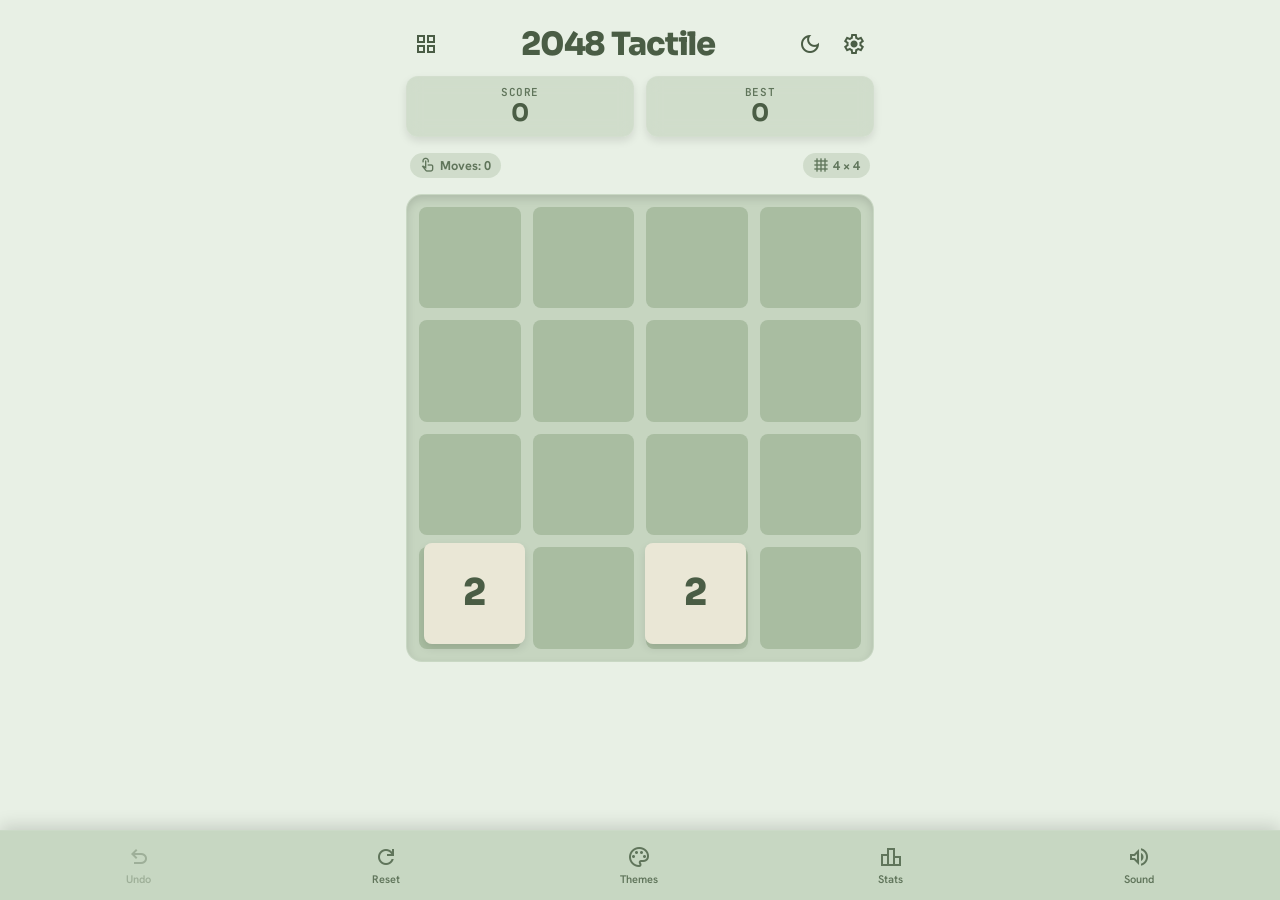
==== index.html @ 3f9ab319 "Add files via upload" ====
<!DOCTYPE html>
<html lang="en">
<head>
  <meta charset="UTF-8">
  <meta name="viewport" content="width=device-width, initial-scale=1.0, maximum-scale=1.0, user-scalable=no, viewport-fit=cover">
  <meta name="theme-color" content="#141218">
  <meta name="description" content="2048 Tactile - Modern responsive number puzzle game with multiple grid sizes, themes, sounds, and offline PWA support.">
  <meta name="apple-mobile-web-app-capable" content="yes">
  <meta name="apple-mobile-web-app-status-bar-style" content="black-translucent">
  <title>2048 Tactile</title>
  <link rel="icon" type="image/svg+xml" href="./icon.svg">
  <link rel="manifest" href="./manifest.json">
  <link rel="stylesheet" href="./style.css">
</head>
<body data-theme="forest">

  <!-- TopAppBar -->
  <header class="top-app-bar">
    <button id="btnGridMenu" class="icon-btn" title="Board Size & Modes" aria-label="Board Size & Modes">
      <span class="material-symbols-outlined">grid_view</span>
    </button>

    <h1 class="app-title">2048 Tactile</h1>

    <div class="top-actions">
      <button id="btnThemeToggle" class="icon-btn" title="Toggle Light / Dark Mode" aria-label="Toggle Light / Dark Mode">
        <span class="material-symbols-outlined" id="themeModeIcon">dark_mode</span>
      </button>
      <button id="btnSettings" class="icon-btn" title="Settings & Rules" aria-label="Settings & Rules">
        <span class="material-symbols-outlined">settings</span>
      </button>
    </div>
  </header>

  <!-- Main Content -->
  <main class="main-content">
    <!-- Score Board -->
    <div class="score-board">
      <div class="score-card">
        <span class="score-label">SCORE</span>
        <span class="score-val" id="scoreDisplay">0</span>
      </div>
      <div class="score-card">
        <span class="score-label">BEST</span>
        <span class="score-val" id="bestScoreDisplay">0</span>
      </div>
    </div>

    <!-- Sub-Status Bar -->
    <div class="sub-status-bar">
      <div class="badge-chip">
        <span class="material-symbols-outlined" style="font-size: 16px;">touch_app</span>
        <span>Moves: <strong id="movesDisplay">0</strong></span>
      </div>
      <div class="badge-chip" id="gridBadge">
        <span class="material-symbols-outlined" style="font-size: 16px;">grid_4x4</span>
        <span id="gridSizeLabel">4 × 4</span>
      </div>
      <div class="badge-chip" id="timerBadge" style="display: none;">
        <span class="material-symbols-outlined" style="font-size: 16px;">timer</span>
        <span id="timerDisplay">60s</span>
      </div>
    </div>

    <!-- Game Board Container -->
    <div id="boardWrapper" class="board-container grid-size-4">
      <!-- Background Grid Slots -->
      <div id="gridContainer" class="grid-matrix"></div>
      <!-- Animated Tiles Layer -->
      <div id="tileContainer" class="tile-layer"></div>

      <!-- In-Game Overlay (Game Over / You Win) -->
      <div id="gameOverlay" class="game-overlay">
        <h2 id="overlayTitle" class="overlay-title">Game Over!</h2>
        <p id="overlayMsg" class="overlay-msg">No more moves available!</p>
        <div class="overlay-actions">
          <button id="btnKeepGoing" class="tactile-btn" style="display: none;">Keep Going</button>
          <button id="btnRetry" class="tactile-btn btn-secondary">Play Again</button>
        </div>
      </div>
    </div>
  </main>

  <!-- Bottom Navigation Bar -->
  <nav class="bottom-nav-bar">
    <button id="btnUndo" class="nav-tab-btn" title="Undo Move (Ctrl+Z)" disabled>
      <span class="material-symbols-outlined">undo</span>
      <span>Undo</span>
    </button>
    <button id="btnNewGame" class="nav-tab-btn" title="Restart / New Game">
      <span class="material-symbols-outlined">refresh</span>
      <span>Reset</span>
    </button>
    <button id="btnThemes" class="nav-tab-btn" title="Switch Theme">
      <span class="material-symbols-outlined">palette</span>
      <span>Themes</span>
    </button>
    <button id="btnStats" class="nav-tab-btn" title="Statistics">
      <span class="material-symbols-outlined">leaderboard</span>
      <span>Stats</span>
    </button>
    <button id="btnSound" class="nav-tab-btn" title="Sound Effects">
      <span class="material-symbols-outlined" id="soundIcon">volume_up</span>
      <span>Sound</span>
    </button>
  </nav>

  <!-- Modal: Board Size & Game Mode -->
  <div id="gridModal" class="modal-layer">
    <div class="modal-card">
      <div class="modal-header">
        <h3 class="modal-title">
          <span class="material-symbols-outlined">grid_view</span> Grid & Game Mode
        </h3>
        <button class="icon-btn modal-close-btn" aria-label="Close">
          <span class="material-symbols-outlined">close</span>
        </button>
      </div>

      <div>
        <p style="font-size: 0.85rem; font-weight: 700; color: var(--text-dim); margin-bottom: 8px;">GRID SIZE</p>
        <div class="chip-grid" id="gridSizeOptions">
          <button class="chip-btn" data-size="3">3 × 3 (Quick)</button>
          <button class="chip-btn selected" data-size="4">4 × 4 (Classic)</button>
          <button class="chip-btn" data-size="5">5 × 5 (Big)</button>
          <button class="chip-btn" data-size="6">6 × 6 (Giant)</button>
          <button class="chip-btn" data-size="8">8 × 8 (Extreme)</button>
        </div>
      </div>

      <div style="margin-top: 6px;">
        <p style="font-size: 0.85rem; font-weight: 700; color: var(--text-dim); margin-bottom: 8px;">GAME MODE</p>
        <div class="chip-grid" id="gameModeOptions">
          <button class="chip-btn selected" data-mode="classic">Classic</button>
          <button class="chip-btn" data-mode="timerush">Time Rush (60s)</button>
          <button class="chip-btn" data-mode="practice">Practice (Undo)</button>
        </div>
      </div>

      <button class="tactile-btn modal-close-btn" style="width: 100%; justify-content: center; margin-top: 8px;">
        Apply & Play
      </button>
    </div>
  </div>

  <!-- Modal: Themes Drawer -->
  <div id="themesModal" class="modal-layer">
    <div class="modal-card">
      <div class="modal-header">
        <h3 class="modal-title">
          <span class="material-symbols-outlined">palette</span> Visual Themes
        </h3>
        <button class="icon-btn modal-close-btn" aria-label="Close">
          <span class="material-symbols-outlined">close</span>
        </button>
      </div>

      <div class="theme-grid" id="themeOptions">
        <button class="theme-card-btn selected" data-theme="forest">
          <span class="theme-swatch" style="background: linear-gradient(135deg, #E8F0E5, #4A5D45);"></span>
          <span>Forest Fresh</span>
        </button>
        <button class="theme-card-btn" data-theme="pastel">
          <span class="theme-swatch" style="background: linear-gradient(135deg, #e6dfff, #6750a4);"></span>
          <span>Pastel Dream</span>
        </button>
        <button class="theme-card-btn" data-theme="dark">
          <span class="theme-swatch" style="background: linear-gradient(135deg, #141218, #cfbcff);"></span>
          <span>Dark Logic</span>
        </button>
        <button class="theme-card-btn" data-theme="classic">
          <span class="theme-swatch" style="background: linear-gradient(135deg, #faf8ef, #8f7a66);"></span>
          <span>Classic Warm</span>
        </button>
        <button class="theme-card-btn" data-theme="cyberpunk">
          <span class="theme-swatch" style="background: linear-gradient(135deg, #0b091a, #00f0ff);"></span>
          <span>Cyberpunk</span>
        </button>
      </div>

      <button class="tactile-btn modal-close-btn" style="width: 100%; justify-content: center; margin-top: 8px;">
        Done
      </button>
    </div>
  </div>

  <!-- Modal: Statistics -->
  <div id="statsModal" class="modal-layer">
    <div class="modal-card">
      <div class="modal-header">
        <h3 class="modal-title">
          <span class="material-symbols-outlined">leaderboard</span> Statistics
        </h3>
        <button class="icon-btn modal-close-btn" aria-label="Close">
          <span class="material-symbols-outlined">close</span>
        </button>
      </div>

      <div class="stats-tiles">
        <div class="stat-box">
          <div class="stat-number" id="statGamesPlayed">0</div>
          <div class="stat-desc">Games Played</div>
        </div>
        <div class="stat-box">
          <div class="stat-number" id="statWinRate">0%</div>
          <div class="stat-desc">Win Rate</div>
        </div>
        <div class="stat-box">
          <div class="stat-number" id="statBestTile">0</div>
          <div class="stat-desc">Highest Tile</div>
        </div>
        <div class="stat-box">
          <div class="stat-number" id="statBestScore">0</div>
          <div class="stat-desc">Best Score</div>
        </div>
      </div>

      <button class="tactile-btn modal-close-btn" style="width: 100%; justify-content: center; margin-top: 8px;">
        Close
      </button>
    </div>
  </div>

  <!-- Modal: Settings & How to Play -->
  <div id="settingsModal" class="modal-layer">
    <div class="modal-card">
      <div class="modal-header">
        <h3 class="modal-title">
          <span class="material-symbols-outlined">settings</span> How to Play & Info
        </h3>
        <button class="icon-btn modal-close-btn" aria-label="Close">
          <span class="material-symbols-outlined">close</span>
        </button>
      </div>

      <div style="font-size: 0.9rem; line-height: 1.6; color: var(--text-main); display: flex; flex-direction: column; gap: 10px;">
        <p>• <strong>Swipe</strong> on mobile or use <strong>Arrow Keys / WASD</strong> on desktop to slide matching tiles.</p>
        <p>• When two tiles with the same number touch, they <strong>merge into one</strong> with double value (e.g. 2 + 2 = 4, 4 + 4 = 8)!</p>
        <p>• Reach the <strong>2048 tile</strong>, then continue endlessly to achieve record high scores.</p>
        <p>• <strong>Offline & PWA:</strong> Fully playable without internet connection. Add to home screen for an authentic mobile app experience.</p>
      </div>

      <button class="tactile-btn modal-close-btn" style="width: 100%; justify-content: center; margin-top: 8px;">
        Got it!
      </button>
    </div>
  </div>

  <!-- Modal: Restart Confirmation -->
  <div id="confirmModal" class="modal-layer">
    <div class="modal-card">
      <div class="modal-header">
        <h3 class="modal-title">
          <span class="material-symbols-outlined">refresh</span> Restart Game?
        </h3>
        <button class="icon-btn modal-close-btn" aria-label="Close">
          <span class="material-symbols-outlined">close</span>
        </button>
      </div>
      <p style="color: var(--text-dim); line-height: 1.5; font-size: 0.92rem;">
        Are you sure you want to start a new game? Your current board progress will be reset.
      </p>
      <div style="display: flex; gap: 10px; justify-content: flex-end; margin-top: 10px;">
        <button class="tactile-btn btn-secondary modal-close-btn">Cancel</button>
        <button id="btnConfirmRestart" class="tactile-btn">Restart</button>
      </div>
    </div>
  </div>

  <!-- Confetti Canvas for Victory -->
  <canvas id="confettiCanvas"></canvas>

  <!-- Scripts -->
  <script src="./audio.js"></script>
  <script src="./game.js"></script>
</body>
</html>
---- style.css ----
/* 2048 Tactile - Modern-Tactile Hybrid Design System */
@import url('https://fonts.googleapis.com/css2?family=Hanken+Grotesk:wght@400;600;700&family=JetBrains+Mono:wght@600;700&family=Sora:wght@700;800&family=Material+Symbols+Outlined:opsz,wght,FILL,GRAD@20..48,100..700,0..1,-50..200&display=swap');

:root {
  /* Default Design System Tokens (Grid Logic Dark / OLED) */
  --bg-color: #141218;
  --on-bg-color: #e6e0e9;
  --surface: #1d1b20;
  --surface-container: #211f24;
  --surface-container-high: #2b292f;
  --surface-container-highest: #36343a;
  --board-bg: #1d1b20;
  --cell-empty: #2b292f;
  --text-main: #e6e0e9;
  --text-dim: #cbc4d2;
  --primary: #cfbcff;
  --on-primary: #381e72;
  --primary-container: #6750a4;
  --on-primary-container: #e0d2ff;
  --secondary: #cdc0e9;
  --secondary-container: #4d4465;
  --on-secondary-container: #bfb2da;
  --tertiary: #e7c365;
  --on-tertiary: #3e2e00;
  --outline: #948e9c;
  --outline-variant: #494551;
  --shadow-tactile: 0px 4px 10px rgba(0, 0, 0, 0.35);
  --shadow-tactile-inset: inset 0px 4px 12px rgba(0, 0, 0, 0.4);
  --btn-shadow: 0px 2px 0px rgba(0, 0, 0, 0.4);
  --bottom-bar-bg: rgba(33, 31, 36, 0.95);

  /* Fonts */
  --font-tile: 'Sora', sans-serif;
  --font-title: 'Sora', sans-serif;
  --font-score-label: 'JetBrains Mono', monospace;
  --font-score-val: 'Sora', sans-serif;
  --font-ui: 'Hanken Grotesk', sans-serif;

  /* Tile Colors Default (Dark / Logic) */
  --t2-bg: #2b292f; --t2-color: #e6e0e9;
  --t4-bg: #36343a; --t4-color: #e6e0e9;
  --t8-bg: #4d4465; --t8-color: #e0d2ff;
  --t16-bg: #6750a4; --t16-color: #ffffff;
  --t32-bg: #7c3aed; --t32-color: #ffffff;
  --t64-bg: #9333ea; --t64-color: #ffffff;
  --t128-bg: #c9a74d; --t128-color: #241a00;
  --t256-bg: #e7c365; --t256-color: #241a00;
  --t512-bg: #ffdf93; --t512-color: #241a00;
  --t1024-bg: #e9ddff; --t1024-color: #22005d;
  --t2048-bg: #cfbcff; --t2048-color: #22005d;
  --tsuper-bg: #f43f5e; --tsuper-color: #ffffff;
}

/* Theme: Forest Fresh (From Render Mocks) */
[data-theme="forest"] {
  --bg-color: #E8F0E5;
  --on-bg-color: #4A5D45;
  --surface: #C6D5C0;
  --surface-container: rgba(198, 213, 192, 0.7);
  --surface-container-high: #b8cbb1;
  --surface-container-highest: #a9bda1;
  --board-bg: #C6D5C0;
  --cell-empty: #A9BDA1;
  --text-main: #4A5D45;
  --text-dim: #60755b;
  --primary: #4A5D45;
  --on-primary: #ffffff;
  --primary-container: rgba(74, 93, 69, 0.2);
  --on-primary-container: #4A5D45;
  --secondary: #60755b;
  --secondary-container: #d2dfcd;
  --on-secondary-container: #334330;
  --tertiary: #E6B022;
  --on-tertiary: #ffffff;
  --shadow-tactile: 0px 4px 8px rgba(0, 0, 0, 0.1);
  --shadow-tactile-inset: inset 0px 4px 8px rgba(0, 0, 0, 0.12);
  --btn-shadow: 0px 2px 0px rgba(74, 93, 69, 0.25);
  --bottom-bar-bg: rgba(198, 213, 192, 0.95);

  --t2-bg: #EAE7D6; --t2-color: #4A5D45;
  --t4-bg: #E1DFCA; --t4-color: #4A5D45;
  --t8-bg: #E4B68D; --t8-color: #ffffff;
  --t16-bg: #E4966B; --t16-color: #ffffff;
  --t32-bg: #D67A62; --t32-color: #ffffff;
  --t64-bg: #C65C47; --t64-color: #ffffff;
  --t128-bg: #ECD581; --t128-color: #4A5D45;
  --t256-bg: #EDCC61; --t256-color: #ffffff;
  --t512-bg: #EAC250; --t512-color: #ffffff;
  --t1024-bg: #E9B838; --t1024-color: #ffffff;
  --t2048-bg: #E6B022; --t2048-color: #ffffff;
  --tsuper-bg: #32472F; --tsuper-color: #ffffff;
}

/* Theme: Pastel Dream (From Render Mocks) */
[data-theme="pastel"] {
  --bg-color: #e6dfff;
  --on-bg-color: #342b4b;
  --surface: #d8cefa;
  --surface-container: rgba(255, 255, 255, 0.45);
  --surface-container-high: #cdc0e9;
  --surface-container-highest: #bfb2da;
  --board-bg: rgba(42, 36, 56, 0.2);
  --cell-empty: rgba(255, 255, 255, 0.35);
  --text-main: #342b4b;
  --text-dim: #6b5e87;
  --primary: #6750a4;
  --on-primary: #ffffff;
  --primary-container: rgba(103, 80, 164, 0.15);
  --on-primary-container: #381e72;
  --secondary: #a1c6ea;
  --secondary-container: #d8cefa;
  --on-secondary-container: #22005d;
  --tertiary: #ffdf93;
  --on-tertiary: #503d00;
  --shadow-tactile: 0px 4px 10px rgba(52, 43, 75, 0.08);
  --shadow-tactile-inset: inset 0 4px 12px rgba(52, 43, 75, 0.12);
  --btn-shadow: 0px 2px 0px rgba(52, 43, 75, 0.15);
  --bottom-bar-bg: rgba(230, 223, 255, 0.95);

  --t2-bg: #ffdab9; --t2-color: #503d00;
  --t4-bg: #ffd1a4; --t4-color: #503d00;
  --t8-bg: #bdf6e4; --t8-color: #1f1635;
  --t16-bg: #a4efd8; --t16-color: #1f1635;
  --t32-bg: #a1c6ea; --t32-color: #22005d;
  --t64-bg: #8bb8e4; --t64-color: #22005d;
  --t128-bg: #ffdf93; --t128-color: #503d00;
  --t256-bg: #fcd5ce; --t256-color: #503d00;
  --t512-bg: #f8ad9d; --t512-color: #ffffff;
  --t1024-bg: #f4978e; --t1024-color: #ffffff;
  --t2048-bg: #b56576; --t2048-color: #ffffff;
  --tsuper-bg: #6d597a; --tsuper-color: #ffffff;
}

/* Theme: Classic Warm */
[data-theme="classic"] {
  --bg-color: #faf8ef;
  --on-bg-color: #776e65;
  --surface: #bbada0;
  --surface-container: rgba(187, 173, 160, 0.4);
  --surface-container-high: #b0a092;
  --surface-container-highest: #a59384;
  --board-bg: #bbada0;
  --cell-empty: rgba(238, 228, 218, 0.4);
  --text-main: #776e65;
  --text-dim: #8f7a66;
  --primary: #8f7a66;
  --on-primary: #ffffff;
  --primary-container: rgba(143, 122, 102, 0.2);
  --on-primary-container: #5d4f42;
  --secondary: #edc22e;
  --secondary-container: #ede0c8;
  --on-secondary-container: #776e65;
  --tertiary: #f65e3b;
  --on-tertiary: #ffffff;
  --shadow-tactile: 0px 4px 8px rgba(0, 0, 0, 0.1);
  --shadow-tactile-inset: inset 0px 4px 10px rgba(0, 0, 0, 0.14);
  --btn-shadow: 0px 2px 0px rgba(119, 110, 101, 0.25);
  --bottom-bar-bg: rgba(250, 248, 239, 0.95);

  --t2-bg: #eee4da; --t2-color: #776e65;
  --t4-bg: #ede0c8; --t4-color: #776e65;
  --t8-bg: #f2b179; --t8-color: #ffffff;
  --t16-bg: #f59563; --t16-color: #ffffff;
  --t32-bg: #f67c5f; --t32-color: #ffffff;
  --t64-bg: #f65e3b; --t64-color: #ffffff;
  --t128-bg: #edcf72; --t128-color: #ffffff;
  --t256-bg: #edcc61; --t256-color: #ffffff;
  --t512-bg: #edc850; --t512-color: #ffffff;
  --t1024-bg: #edc53f; --t1024-color: #ffffff;
  --t2048-bg: #edc22e; --t2048-color: #ffffff;
  --tsuper-bg: #3c3a32; --tsuper-color: #ffffff;
}

/* Theme: Cyberpunk Neon */
[data-theme="cyberpunk"] {
  --bg-color: #0b091a;
  --on-bg-color: #00f0ff;
  --surface: #191438;
  --surface-container: rgba(25, 20, 56, 0.7);
  --surface-container-high: #241c52;
  --surface-container-highest: #31266e;
  --board-bg: #191438;
  --cell-empty: rgba(0, 240, 255, 0.07);
  --text-main: #00f0ff;
  --text-dim: #ff007f;
  --primary: #ff007f;
  --on-primary: #ffffff;
  --primary-container: rgba(255, 0, 127, 0.2);
  --on-primary-container: #00f0ff;
  --secondary: #00f0ff;
  --secondary-container: #241c52;
  --on-secondary-container: #ffffff;
  --tertiary: #ffe600;
  --on-tertiary: #0b091a;
  --shadow-tactile: 0 0 16px rgba(0, 240, 255, 0.2);
  --shadow-tactile-inset: inset 0 0 16px rgba(255, 0, 127, 0.25);
  --btn-shadow: 0 2px 0 #ff007f;
  --bottom-bar-bg: rgba(11, 9, 26, 0.95);

  --t2-bg: #1e1847; --t2-color: #00f0ff;
  --t4-bg: #2d2468; --t4-color: #00f0ff;
  --t8-bg: #7928ca; --t8-color: #ffffff;
  --t16-bg: #ff0080; --t16-color: #ffffff;
  --t32-bg: #ff4d4d; --t32-color: #ffffff;
  --t64-bg: #ff9900; --t64-color: #ffffff;
  --t128-bg: #00f0ff; --t128-color: #0b091a;
  --t256-bg: #00ff88; --t256-color: #0b091a;
  --t512-bg: #ffff00; --t512-color: #0b091a;
  --t1024-bg: #ff0055; --t1024-color: #ffffff;
  --t2048-bg: #7928ca; --t2048-color: #ffffff;
  --tsuper-bg: #ff00ff; --tsuper-color: #ffffff;
}

/* Base Styles */
* {
  box-sizing: border-box;
  margin: 0;
  padding: 0;
  user-select: none;
  -webkit-user-select: none;
  -webkit-tap-highlight-color: transparent;
}

body {
  font-family: var(--font-ui);
  background-color: var(--bg-color);
  color: var(--on-bg-color);
  min-height: 100vh;
  min-height: 100dvh;
  display: flex;
  flex-direction: column;
  align-items: center;
  justify-content: flex-start;
  transition: background-color 0.25s ease, color 0.25s ease;
  overflow-x: hidden;
  padding-bottom: 90px;
}

.material-symbols-outlined {
  font-variation-settings: 'FILL' 0, 'wght' 400, 'GRAD' 0, 'opsz' 24;
  vertical-align: middle;
  line-height: 1;
}

/* App Header / TopAppBar */
.top-app-bar {
  width: 100%;
  max-width: 500px;
  display: flex;
  justify-content: space-between;
  align-items: center;
  padding: 16px 16px 8px;
  z-index: 20;
}

.app-title {
  font-family: var(--font-title);
  font-size: 2rem;
  font-weight: 800;
  letter-spacing: -0.04em;
  color: var(--primary);
  line-height: 1;
}

.top-actions {
  display: flex;
  align-items: center;
  gap: 4px;
}

.icon-btn {
  background: transparent;
  color: var(--primary);
  border: none;
  width: 40px;
  height: 40px;
  border-radius: 9999px;
  display: flex;
  align-items: center;
  justify-content: center;
  cursor: pointer;
  transition: background-color 0.15s, transform 0.1s;
}

.icon-btn:hover {
  background: var(--primary-container);
}

.icon-btn:active {
  transform: scale(0.92);
}

/* Main Container */
.main-content {
  width: 100%;
  max-width: 500px;
  padding: 0 16px;
  display: flex;
  flex-direction: column;
  align-items: center;
  gap: 16px;
  margin-top: 4px;
}

/* Score Section */
.score-board {
  display: flex;
  gap: 12px;
  width: 100%;
  justify-content: space-between;
}

.score-card {
  flex: 1;
  background: var(--surface-container);
  border-radius: 12px;
  padding: 8px 16px;
  display: flex;
  flex-direction: column;
  align-items: center;
  justify-content: center;
  box-shadow: var(--shadow-tactile);
  backdrop-filter: blur(8px);
  -webkit-backdrop-filter: blur(8px);
  position: relative;
  border: 1px solid rgba(255, 255, 255, 0.05);
}

.score-label {
  font-family: var(--font-score-label);
  font-size: 11px;
  font-weight: 600;
  letter-spacing: 0.06em;
  color: var(--text-dim);
  text-transform: uppercase;
}

.score-val {
  font-family: var(--font-score-val);
  font-size: 1.5rem;
  font-weight: 700;
  color: var(--text-main);
  line-height: 1.2;
}

.score-addition {
  position: absolute;
  top: 2px;
  right: 12px;
  font-family: var(--font-score-val);
  font-size: 1.1rem;
  font-weight: 800;
  color: var(--tertiary);
  animation: floatScore 0.75s cubic-bezier(0.25, 0.46, 0.45, 0.94) forwards;
  pointer-events: none;
}

@keyframes floatScore {
  0% { opacity: 1; transform: translateY(0); }
  100% { opacity: 0; transform: translateY(-24px); }
}

/* Secondary Info Bar (Moves / Grid Size / Timer) */
.sub-status-bar {
  display: flex;
  justify-content: space-between;
  align-items: center;
  width: 100%;
  padding: 0 4px;
  font-size: 0.85rem;
  font-weight: 600;
  color: var(--text-dim);
}

.badge-chip {
  display: flex;
  align-items: center;
  gap: 4px;
  background: var(--surface-container);
  padding: 4px 10px;
  border-radius: 9999px;
  font-size: 0.8rem;
  font-weight: 700;
}

/* Board Wrapper */
.board-container {
  position: relative;
  width: 100%;
  aspect-ratio: 1 / 1;
  background: var(--board-bg);
  border-radius: 16px;
  padding: 12px;
  box-shadow: var(--shadow-tactile-inset);
  touch-action: none;
  overflow: hidden;
  border: 1px solid rgba(255, 255, 255, 0.06);
}

.grid-matrix {
  display: grid;
  width: 100%;
  height: 100%;
  gap: 12px;
}

.grid-slot {
  background: var(--cell-empty);
  border-radius: 8px;
  width: 100%;
  height: 100%;
}

/* Tile Layer */
.tile-layer {
  position: absolute;
  top: 12px;
  left: 12px;
  right: 12px;
  bottom: 12px;
  pointer-events: none;
}

.tile {
  position: absolute;
  border-radius: 8px;
  display: flex;
  align-items: center;
  justify-content: center;
  box-shadow: var(--shadow-tactile);
  transition: transform 110ms cubic-bezier(0.2, 0, 0, 1);
  will-change: transform;
}

.tile .tile-inner {
  width: 100%;
  height: 100%;
  border-radius: 8px;
  display: flex;
  align-items: center;
  justify-content: center;
  font-family: var(--font-tile);
  font-weight: 800;
  line-height: 1;
  text-align: center;
}

/* Dynamic Tile Appearance / Merging Animations */
.tile-appear .tile-inner {
  animation: tileSpawn 180ms cubic-bezier(0.175, 0.885, 0.32, 1.275) forwards;
}

@keyframes tileSpawn {
  0% { transform: scale(0); opacity: 0; }
  100% { transform: scale(1); opacity: 1; }
}

.tile-pop .tile-inner {
  animation: tileMergePop 200ms ease-in-out forwards;
}

@keyframes tileMergePop {
  0% { transform: scale(0.9); }
  50% { transform: scale(1.16); }
  100% { transform: scale(1); }
}

/* Tile Color Rules */
.tile-2 .tile-inner { background: var(--t2-bg); color: var(--t2-color); font-size: 2.3rem; }
.tile-4 .tile-inner { background: var(--t4-bg); color: var(--t4-color); font-size: 2.3rem; }
.tile-8 .tile-inner { background: var(--t8-bg); color: var(--t8-color); font-size: 2.3rem; }
.tile-16 .tile-inner { background: var(--t16-bg); color: var(--t16-color); font-size: 2.1rem; }
.tile-32 .tile-inner { background: var(--t32-bg); color: var(--t32-color); font-size: 2.1rem; }
.tile-64 .tile-inner { background: var(--t64-bg); color: var(--t64-color); font-size: 2.1rem; }
.tile-128 .tile-inner { background: var(--t128-bg); color: var(--t128-color); font-size: 1.8rem; }
.tile-256 .tile-inner { background: var(--t256-bg); color: var(--t256-color); font-size: 1.8rem; }
.tile-512 .tile-inner { background: var(--t512-bg); color: var(--t512-color); font-size: 1.8rem; }
.tile-1024 .tile-inner { background: var(--t1024-bg); color: var(--t1024-color); font-size: 1.45rem; }
.tile-2048 .tile-inner { background: var(--t2048-bg); color: var(--t2048-color); font-size: 1.45rem; }
.tile-4096 .tile-inner,
.tile-8192 .tile-inner,
.tile-16384 .tile-inner,
.tile-32768 .tile-inner,
.tile-65536 .tile-inner,
.tile-131072 .tile-inner {
  background: var(--tsuper-bg);
  color: var(--tsuper-color);
  font-size: 1.25rem;
}

/* Grids Font Scaling */
.grid-size-3 .tile .tile-inner { font-size: 2.7rem; }
.grid-size-3 .tile-1024 .tile-inner, .grid-size-3 .tile-2048 .tile-inner { font-size: 1.8rem; }

.grid-size-5 .tile .tile-inner { font-size: 1.6rem; }
.grid-size-5 .tile-128 .tile-inner, .grid-size-5 .tile-256 .tile-inner, .grid-size-5 .tile-512 .tile-inner { font-size: 1.3rem; }
.grid-size-5 .tile-1024 .tile-inner, .grid-size-5 .tile-2048 .tile-inner { font-size: 1.1rem; }

.grid-size-6 .tile .tile-inner { font-size: 1.25rem; }
.grid-size-6 .tile-128 .tile-inner, .grid-size-6 .tile-256 .tile-inner, .grid-size-6 .tile-512 .tile-inner { font-size: 1rem; }
.grid-size-6 .tile-1024 .tile-inner, .grid-size-6 .tile-2048 .tile-inner { font-size: 0.85rem; }

.grid-size-8 .tile .tile-inner { font-size: 0.95rem; }
.grid-size-8 .tile-128 .tile-inner, .grid-size-8 .tile-256 .tile-inner, .grid-size-8 .tile-512 .tile-inner { font-size: 0.75rem; }
.grid-size-8 .tile-1024 .tile-inner, .grid-size-8 .tile-2048 .tile-inner { font-size: 0.65rem; }

/* In-Game Overlay */
.game-overlay {
  position: absolute;
  top: 0;
  left: 0;
  width: 100%;
  height: 100%;
  background: rgba(20, 18, 24, 0.85);
  display: flex;
  flex-direction: column;
  align-items: center;
  justify-content: center;
  gap: 16px;
  border-radius: 16px;
  opacity: 0;
  pointer-events: none;
  transition: opacity 0.25s ease;
  z-index: 40;
  backdrop-filter: blur(12px);
  -webkit-backdrop-filter: blur(12px);
}

[data-theme="forest"] .game-overlay {
  background: rgba(198, 213, 192, 0.9);
}

[data-theme="pastel"] .game-overlay {
  background: rgba(230, 223, 255, 0.9);
}

[data-theme="classic"] .game-overlay {
  background: rgba(238, 228, 218, 0.92);
}

.game-overlay.active {
  opacity: 1;
  pointer-events: auto;
}

.overlay-title {
  font-family: var(--font-title);
  font-size: 2.2rem;
  font-weight: 800;
  color: var(--primary);
  text-align: center;
}

.overlay-msg {
  font-size: 1rem;
  font-weight: 600;
  color: var(--text-dim);
  text-align: center;
  max-width: 80%;
}

.overlay-actions {
  display: flex;
  gap: 12px;
}

/* Tactile Control Buttons */
.tactile-btn {
  background: var(--primary);
  color: var(--on-primary);
  border: none;
  padding: 10px 20px;
  border-radius: 12px;
  font-family: var(--font-ui);
  font-size: 0.95rem;
  font-weight: 700;
  cursor: pointer;
  display: inline-flex;
  align-items: center;
  gap: 8px;
  box-shadow: var(--btn-shadow);
  transition: transform 0.1s ease, filter 0.15s;
}

.tactile-btn:hover {
  filter: brightness(1.08);
}

.tactile-btn:active {
  transform: translateY(2px);
  box-shadow: none;
}

.tactile-btn.btn-secondary {
  background: var(--surface-container-high);
  color: var(--text-main);
}

/* Bottom Navigation Bar */
.bottom-nav-bar {
  position: fixed;
  bottom: 0;
  left: 0;
  width: 100%;
  z-index: 50;
  display: flex;
  justify-content: space-around;
  align-items: center;
  padding: 8px 16px;
  padding-bottom: calc(8px + env(safe-area-inset-bottom));
  background: var(--bottom-bar-bg);
  backdrop-filter: blur(16px);
  -webkit-backdrop-filter: blur(16px);
  border-top: 1px solid rgba(255, 255, 255, 0.08);
  box-shadow: 0 -4px 16px rgba(0, 0, 0, 0.15);
}

.nav-tab-btn {
  background: transparent;
  color: var(--text-dim);
  border: none;
  display: flex;
  flex-direction: column;
  align-items: center;
  justify-content: center;
  padding: 6px 14px;
  border-radius: 12px;
  cursor: pointer;
  gap: 3px;
  font-family: var(--font-ui);
  font-size: 11px;
  font-weight: 600;
  transition: color 0.15s, background-color 0.15s, transform 0.1s;
}

.nav-tab-btn:hover {
  background: var(--primary-container);
  color: var(--text-main);
}

.nav-tab-btn:active {
  transform: scale(0.94);
}

.nav-tab-btn.active {
  background: var(--primary-container);
  color: var(--on-primary-container);
}

.nav-tab-btn:disabled {
  opacity: 0.4;
  cursor: not-allowed;
  transform: none;
}

/* Modals & Drawers */
.modal-layer {
  position: fixed;
  top: 0;
  left: 0;
  width: 100vw;
  height: 100vh;
  background: rgba(0, 0, 0, 0.6);
  backdrop-filter: blur(12px);
  -webkit-backdrop-filter: blur(12px);
  display: flex;
  align-items: center;
  justify-content: center;
  padding: 16px;
  opacity: 0;
  pointer-events: none;
  transition: opacity 0.25s ease;
  z-index: 100;
}

.modal-layer.active {
  opacity: 1;
  pointer-events: auto;
}

.modal-card {
  background: var(--surface-container);
  color: var(--text-main);
  border-radius: 20px;
  padding: 24px;
  width: 100%;
  max-width: 440px;
  box-shadow: 0 20px 40px rgba(0, 0, 0, 0.4);
  display: flex;
  flex-direction: column;
  gap: 16px;
  transform: translateY(24px);
  transition: transform 0.25s cubic-bezier(0.175, 0.885, 0.32, 1.275);
  border: 1px solid rgba(255, 255, 255, 0.08);
  max-height: 85vh;
  overflow-y: auto;
}

.modal-layer.active .modal-card {
  transform: translateY(0);
}

.modal-header {
  display: flex;
  justify-content: space-between;
  align-items: center;
}

.modal-title {
  font-family: var(--font-title);
  font-size: 1.35rem;
  font-weight: 800;
  color: var(--primary);
  display: flex;
  align-items: center;
  gap: 8px;
}

/* Theme Option Cards */
.theme-grid {
  display: grid;
  grid-template-columns: repeat(2, 1fr);
  gap: 10px;
}

.theme-card-btn {
  background: var(--surface-container-high);
  border: 2px solid transparent;
  border-radius: 12px;
  padding: 10px;
  display: flex;
  align-items: center;
  gap: 10px;
  cursor: pointer;
  color: var(--text-main);
  font-family: var(--font-ui);
  font-weight: 700;
  font-size: 0.88rem;
  transition: border-color 0.2s, transform 0.1s;
}

.theme-card-btn:hover {
  filter: brightness(1.1);
}

.theme-card-btn.selected {
  border-color: var(--primary);
  background: var(--primary-container);
}

.theme-swatch {
  width: 24px;
  height: 24px;
  border-radius: 6px;
  flex-shrink: 0;
}

/* Grid & Mode Selector Chips */
.chip-grid {
  display: grid;
  grid-template-columns: repeat(3, 1fr);
  gap: 8px;
}

.chip-btn {
  background: var(--surface-container-high);
  color: var(--text-main);
  border: 2px solid transparent;
  padding: 10px 8px;
  border-radius: 10px;
  font-family: var(--font-ui);
  font-size: 0.85rem;
  font-weight: 700;
  text-align: center;
  cursor: pointer;
  transition: border-color 0.15s, background-color 0.15s;
}

.chip-btn.selected {
  border-color: var(--primary);
  background: var(--primary-container);
  color: var(--on-primary-container);
}

/* Stats Matrix */
.stats-tiles {
  display: grid;
  grid-template-columns: repeat(2, 1fr);
  gap: 10px;
}

.stat-box {
  background: var(--surface-container-high);
  padding: 14px 10px;
  border-radius: 12px;
  text-align: center;
}

.stat-number {
  font-family: var(--font-score-val);
  font-size: 1.6rem;
  font-weight: 800;
  color: var(--primary);
}

.stat-desc {
  font-size: 0.75rem;
  font-weight: 600;
  color: var(--text-dim);
  text-transform: uppercase;
  letter-spacing: 0.04em;
  margin-top: 2px;
}

/* Confetti Canvas */
#confettiCanvas {
  position: fixed;
  top: 0;
  left: 0;
  width: 100vw;
  height: 100vh;
  pointer-events: none;
  z-index: 200;
}

/* Responsive tweaks */
@media (min-width: 768px) {
  .top-app-bar {
    padding-top: 24px;
  }
}
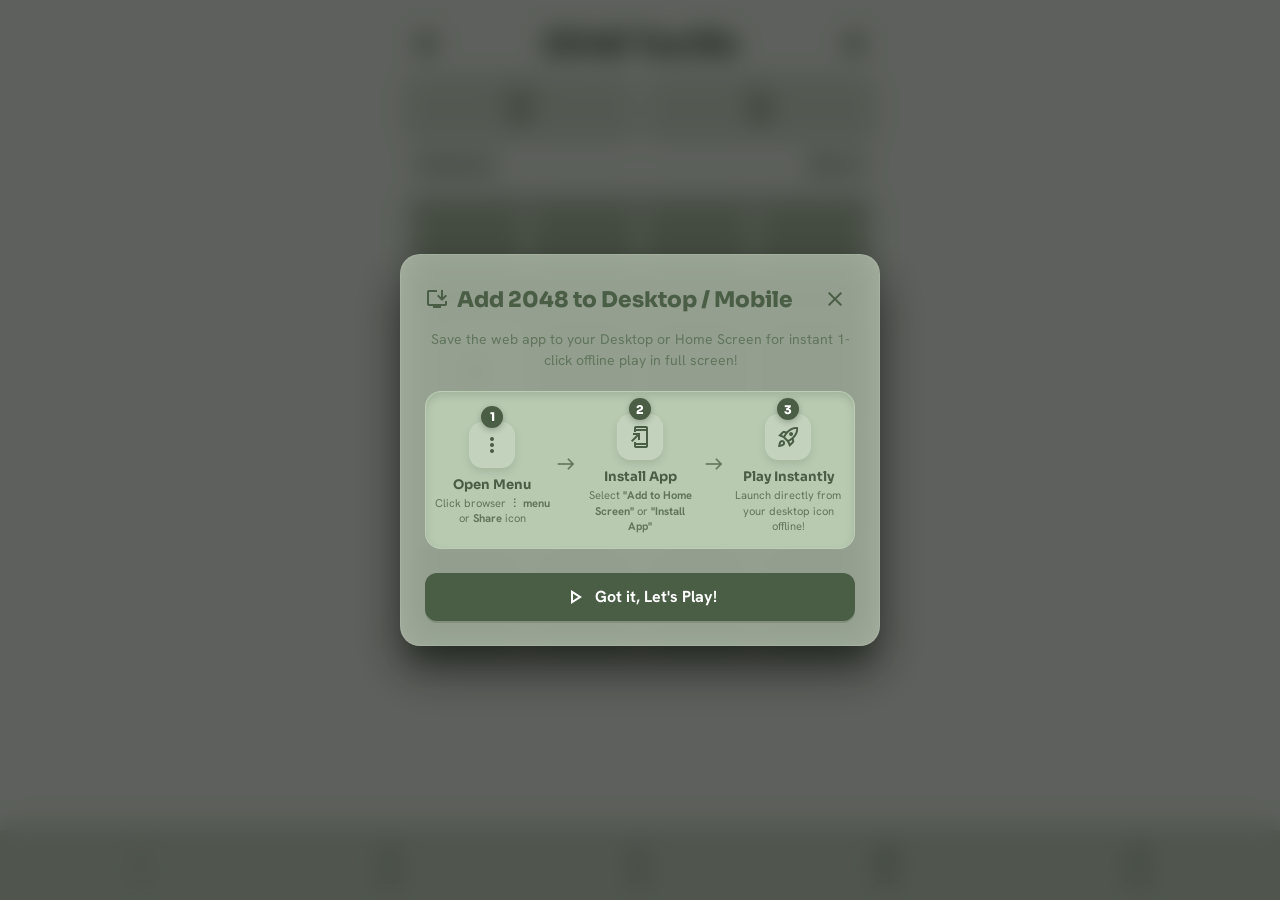
==== commit b797f38f: "Add files via upload" ====
--- a/index.html
+++ b/index.html
@@ -22,14 +22,9 @@
 
     <h1 class="app-title">2048 Tactile</h1>
 
-    <div class="top-actions">
-      <button id="btnThemeToggle" class="icon-btn" title="Toggle Light / Dark Mode" aria-label="Toggle Light / Dark Mode">
-        <span class="material-symbols-outlined" id="themeModeIcon">dark_mode</span>
-      </button>
-      <button id="btnSettings" class="icon-btn" title="Settings & Rules" aria-label="Settings & Rules">
-        <span class="material-symbols-outlined">settings</span>
-      </button>
-    </div>
+    <button id="btnSettings" class="icon-btn" title="Settings & Rules" aria-label="Settings & Rules">
+      <span class="material-symbols-outlined">settings</span>
+    </button>
   </header>
 
   <!-- Main Content -->
@@ -91,9 +86,9 @@
       <span class="material-symbols-outlined">refresh</span>
       <span>Reset</span>
     </button>
-    <button id="btnThemes" class="nav-tab-btn" title="Switch Theme">
-      <span class="material-symbols-outlined">palette</span>
-      <span>Themes</span>
+    <button id="btnThemeToggle" class="nav-tab-btn" title="Toggle Light / Dark Mode">
+      <span class="material-symbols-outlined" id="themeModeIcon">dark_mode</span>
+      <span id="themeModeLabel">Theme</span>
     </button>
     <button id="btnStats" class="nav-tab-btn" title="Statistics">
       <span class="material-symbols-outlined">leaderboard</span>
@@ -158,23 +153,17 @@
       <div class="theme-grid" id="themeOptions">
         <button class="theme-card-btn selected" data-theme="forest">
           <span class="theme-swatch" style="background: linear-gradient(135deg, #E8F0E5, #4A5D45);"></span>
-          <span>Forest Fresh</span>
-        </button>
-        <button class="theme-card-btn" data-theme="pastel">
-          <span class="theme-swatch" style="background: linear-gradient(135deg, #e6dfff, #6750a4);"></span>
-          <span>Pastel Dream</span>
+          <div>
+            <div>Forest Fresh</div>
+            <div style="font-size: 11px; font-weight: 500; opacity: 0.8;">Light Profile ☀️</div>
+          </div>
         </button>
         <button class="theme-card-btn" data-theme="dark">
           <span class="theme-swatch" style="background: linear-gradient(135deg, #141218, #cfbcff);"></span>
-          <span>Dark Logic</span>
-        </button>
-        <button class="theme-card-btn" data-theme="classic">
-          <span class="theme-swatch" style="background: linear-gradient(135deg, #faf8ef, #8f7a66);"></span>
-          <span>Classic Warm</span>
-        </button>
-        <button class="theme-card-btn" data-theme="cyberpunk">
-          <span class="theme-swatch" style="background: linear-gradient(135deg, #0b091a, #00f0ff);"></span>
-          <span>Cyberpunk</span>
+          <div>
+            <div>Dark Theme</div>
+            <div style="font-size: 11px; font-weight: 500; opacity: 0.8;">Dark Profile 🌙</div>
+          </div>
         </button>
       </div>
 
@@ -240,9 +229,80 @@
         <p>• <strong>Offline & PWA:</strong> Fully playable without internet connection. Add to home screen for an authentic mobile app experience.</p>
       </div>
 
-      <button class="tactile-btn modal-close-btn" style="width: 100%; justify-content: center; margin-top: 8px;">
+      <button id="btnShowInstallGuide" class="tactile-btn btn-secondary" style="width: 100%; justify-content: center; margin-top: 4px;">
+        <span class="material-symbols-outlined">install_desktop</span> How to Add to Desktop / Phone
+      </button>
+
+      <button class="tactile-btn modal-close-btn" style="width: 100%; justify-content: center; margin-top: 4px;">
         Got it!
       </button>
+    </div>
+  </div>
+
+  <!-- Modal: First-Time Desktop & Mobile Install Guide Overlay -->
+  <div id="onboardingOverlay" class="modal-layer onboarding-layer">
+    <div class="modal-card onboarding-card">
+      <div class="modal-header">
+        <h3 class="modal-title">
+          <span class="material-symbols-outlined">install_desktop</span> Add 2048 to Desktop / Mobile
+        </h3>
+        <button class="icon-btn modal-close-btn" aria-label="Close">
+          <span class="material-symbols-outlined">close</span>
+        </button>
+      </div>
+
+      <p class="onboarding-subtitle">
+        Save the web app to your Desktop or Home Screen for instant 1-click offline play in full screen!
+      </p>
+
+      <!-- 3-Step Flow Container -->
+      <div class="onboarding-steps-container">
+        <!-- Step 1 (Left) -->
+        <div class="onboarding-step">
+          <div class="step-badge">1</div>
+          <div class="step-icon-box">
+            <span class="material-symbols-outlined">more_vert</span>
+          </div>
+          <div class="step-title">Open Menu</div>
+          <div class="step-desc">Click browser <strong>⋮ menu</strong> or <strong>Share</strong> icon</div>
+        </div>
+
+        <!-- Arrow 1 -> 2 -->
+        <div class="step-arrow">
+          <span class="material-symbols-outlined">east</span>
+        </div>
+
+        <!-- Step 2 (Middle) -->
+        <div class="onboarding-step">
+          <div class="step-badge">2</div>
+          <div class="step-icon-box">
+            <span class="material-symbols-outlined">add_to_home_screen</span>
+          </div>
+          <div class="step-title">Install App</div>
+          <div class="step-desc">Select <strong>"Add to Home Screen"</strong> or <strong>"Install App"</strong></div>
+        </div>
+
+        <!-- Arrow 2 -> 3 -->
+        <div class="step-arrow">
+          <span class="material-symbols-outlined">east</span>
+        </div>
+
+        <!-- Step 3 (Right) -->
+        <div class="onboarding-step">
+          <div class="step-badge">3</div>
+          <div class="step-icon-box">
+            <span class="material-symbols-outlined">rocket_launch</span>
+          </div>
+          <div class="step-title">Play Instantly</div>
+          <div class="step-desc">Launch directly from your desktop icon offline!</div>
+        </div>
+      </div>
+
+      <div class="onboarding-footer">
+        <button id="btnGotItOnboarding" class="tactile-btn" style="width: 100%; justify-content: center; padding: 12px 24px; font-size: 1rem;">
+          <span class="material-symbols-outlined">play_arrow</span> Got it, Let's Play!
+        </button>
+      </div>
     </div>
   </div>
 
--- a/style.css
+++ b/style.css
@@ -812,6 +812,123 @@
   margin-top: 2px;
 }
 
+/* Onboarding Overlay Styles */
+.onboarding-layer {
+  z-index: 150;
+}
+
+.onboarding-card {
+  max-width: 480px;
+  background: var(--surface-container);
+  border: 1px solid rgba(255, 255, 255, 0.1);
+  box-shadow: 0 24px 48px rgba(0, 0, 0, 0.5);
+  backdrop-filter: blur(20px);
+  -webkit-backdrop-filter: blur(20px);
+}
+
+.onboarding-subtitle {
+  font-size: 0.88rem;
+  line-height: 1.5;
+  color: var(--text-dim);
+  text-align: center;
+  margin-top: -6px;
+}
+
+.onboarding-steps-container {
+  display: flex;
+  align-items: center;
+  justify-content: space-between;
+  gap: 6px;
+  background: var(--surface-container-high);
+  padding: 18px 8px 14px;
+  border-radius: 16px;
+  box-shadow: var(--shadow-tactile-inset);
+  margin: 4px 0;
+  border: 1px solid rgba(255, 255, 255, 0.05);
+}
+
+.onboarding-step {
+  flex: 1;
+  display: flex;
+  flex-direction: column;
+  align-items: center;
+  text-align: center;
+  position: relative;
+  min-width: 0;
+}
+
+.step-badge {
+  position: absolute;
+  top: -12px;
+  left: 50%;
+  transform: translateX(-50%);
+  background: var(--primary);
+  color: var(--on-primary);
+  width: 22px;
+  height: 22px;
+  border-radius: 9999px;
+  font-family: var(--font-score-val);
+  font-size: 12px;
+  font-weight: 800;
+  display: flex;
+  align-items: center;
+  justify-content: center;
+  box-shadow: 0 2px 6px rgba(0, 0, 0, 0.25);
+  z-index: 2;
+}
+
+.step-icon-box {
+  width: 46px;
+  height: 46px;
+  border-radius: 14px;
+  background: var(--surface-container);
+  color: var(--primary);
+  display: flex;
+  align-items: center;
+  justify-content: center;
+  margin-top: 4px;
+  margin-bottom: 8px;
+  box-shadow: var(--shadow-tactile);
+  border: 1px solid rgba(255, 255, 255, 0.06);
+}
+
+.step-icon-box .material-symbols-outlined {
+  font-size: 24px;
+}
+
+.step-title {
+  font-family: var(--font-title);
+  font-size: 0.82rem;
+  font-weight: 700;
+  color: var(--text-main);
+  margin-bottom: 3px;
+  white-space: nowrap;
+}
+
+.step-desc {
+  font-size: 0.7rem;
+  line-height: 1.35;
+  color: var(--text-dim);
+}
+
+.step-arrow {
+  display: flex;
+  align-items: center;
+  justify-content: center;
+  color: var(--primary);
+  opacity: 0.75;
+  flex-shrink: 0;
+  transform: translateY(-8px);
+}
+
+.step-arrow .material-symbols-outlined {
+  font-size: 20px;
+}
+
+.onboarding-footer {
+  margin-top: 4px;
+}
+
 /* Confetti Canvas */
 #confettiCanvas {
   position: fixed;
@@ -824,8 +941,33 @@
 }
 
 /* Responsive tweaks */
+@media (max-width: 420px) {
+  .onboarding-steps-container {
+    gap: 2px;
+    padding: 16px 4px 10px;
+  }
+  .step-icon-box {
+    width: 38px;
+    height: 38px;
+    border-radius: 10px;
+  }
+  .step-icon-box .material-symbols-outlined {
+    font-size: 20px;
+  }
+  .step-title {
+    font-size: 0.74rem;
+  }
+  .step-desc {
+    font-size: 0.65rem;
+  }
+  .step-arrow .material-symbols-outlined {
+    font-size: 16px;
+  }
+}
+
 @media (min-width: 768px) {
   .top-app-bar {
     padding-top: 24px;
   }
 }
+
